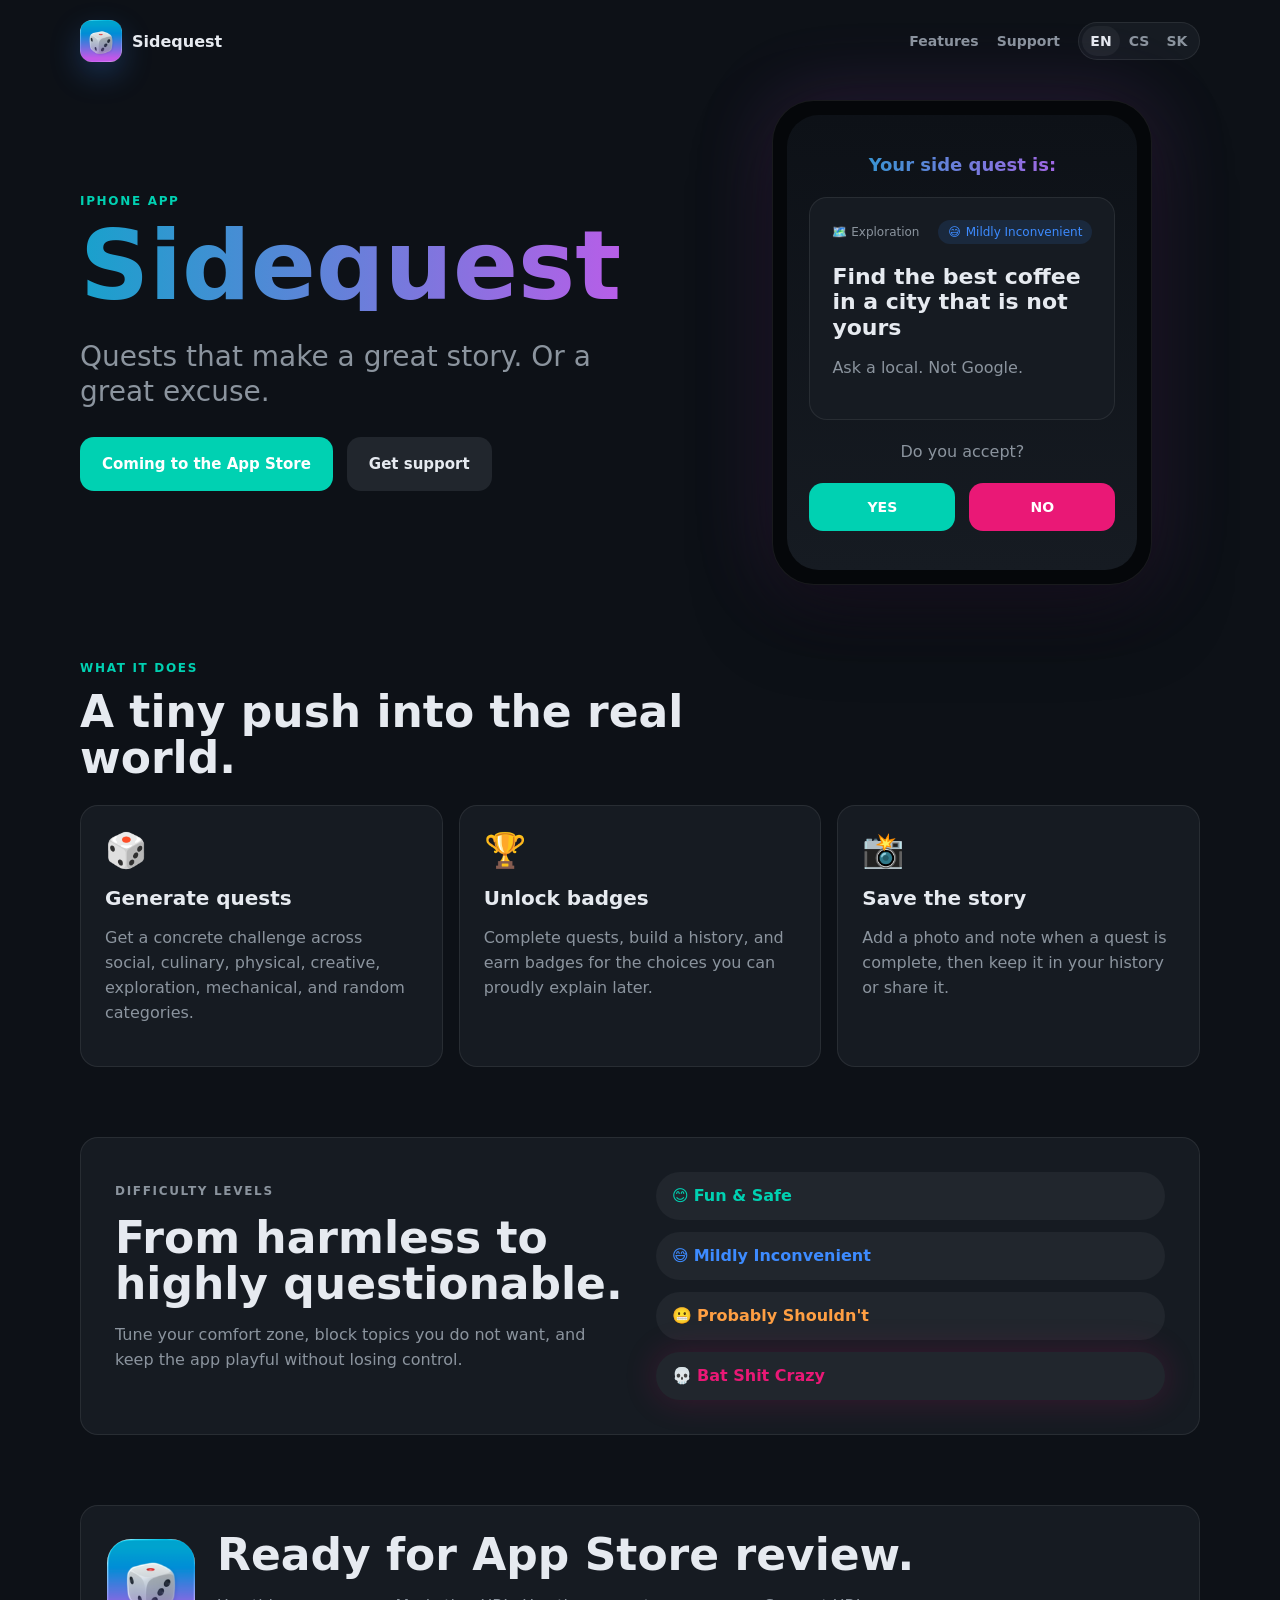
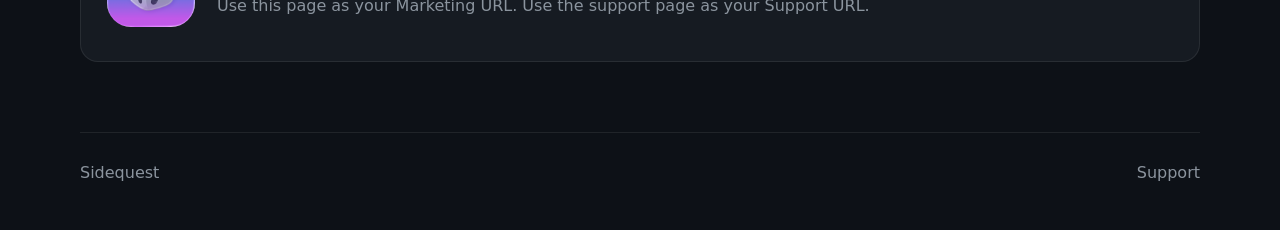
==== index.html @ 74e93956 "Initial Sidequest website" ====
<!doctype html>
<html lang="en">
  <head>
    <meta charset="utf-8">
    <meta name="viewport" content="width=device-width, initial-scale=1">
    <title>Sidequest</title>
    <meta name="description" content="Sidequest gives you small real-world quests that turn ordinary days into better stories.">
    <meta property="og:title" content="Sidequest">
    <meta property="og:description" content="Real-world quests for better stories.">
    <meta property="og:type" content="website">
    <meta property="og:image" content="assets/sidequest-icon.png">
    <link rel="icon" href="assets/sidequest-icon.png">
    <link rel="stylesheet" href="styles.css">
  </head>
  <body>
    <header class="site-header">
      <a class="brand" href="index.html" aria-label="Sidequest home">
        <img src="assets/sidequest-icon.png" alt="" class="brand-icon">
        <span>Sidequest</span>
      </a>
      <nav class="nav" aria-label="Main navigation">
        <a href="#features" data-i18n="nav.features">Features</a>
        <a href="support.html" data-i18n="nav.support">Support</a>
        <div class="language-switch" aria-label="Language">
          <button type="button" data-lang="en">EN</button>
          <button type="button" data-lang="cs">CS</button>
          <button type="button" data-lang="sk">SK</button>
        </div>
      </nav>
    </header>

    <main>
      <section class="hero">
        <div class="hero-copy">
          <p class="eyebrow" data-i18n="hero.eyebrow">iPhone app</p>
          <h1 data-i18n="hero.title">Sidequest</h1>
          <p class="hero-text" data-i18n="hero.text">Quests that make a great story. Or a great excuse.</p>
          <div class="hero-actions">
            <a class="button primary" href="#download" data-i18n="hero.cta">Coming to the App Store</a>
            <a class="button secondary" href="support.html" data-i18n="hero.support">Get support</a>
          </div>
        </div>

        <div class="phone" aria-label="Sidequest app preview">
          <div class="phone-screen">
            <div class="screen-title" data-i18n="preview.title">Your side quest is:</div>
            <article class="quest-card">
              <div class="quest-meta">
                <span><span aria-hidden="true">🗺️</span> <span data-i18n="preview.category">Exploration</span></span>
                <span class="difficulty"><span aria-hidden="true">😅</span> <span data-i18n="preview.difficulty">Mildly Inconvenient</span></span>
              </div>
              <h2 data-i18n="preview.questTitle">Find the best coffee in a city that is not yours</h2>
              <p data-i18n="preview.questText">Ask a local. Not Google.</p>
            </article>
            <p class="accept" data-i18n="preview.question">Do you accept?</p>
            <div class="button-row">
              <span class="mini-button yes" data-i18n="preview.yes">YES</span>
              <span class="mini-button no" data-i18n="preview.no">NO</span>
            </div>
          </div>
        </div>
      </section>

      <section id="features" class="section">
        <div class="section-heading">
          <p class="eyebrow" data-i18n="features.eyebrow">What it does</p>
          <h2 data-i18n="features.title">A tiny push into the real world.</h2>
        </div>
        <div class="feature-grid">
          <article class="feature-card">
            <span class="feature-icon">🎲</span>
            <h3 data-i18n="features.generate.title">Generate quests</h3>
            <p data-i18n="features.generate.text">Get a concrete challenge across social, culinary, physical, creative, exploration, mechanical, and random categories.</p>
          </article>
          <article class="feature-card">
            <span class="feature-icon">🏆</span>
            <h3 data-i18n="features.badges.title">Unlock badges</h3>
            <p data-i18n="features.badges.text">Complete quests, build a history, and earn badges for the choices you can proudly explain later.</p>
          </article>
          <article class="feature-card">
            <span class="feature-icon">📸</span>
            <h3 data-i18n="features.memory.title">Save the story</h3>
            <p data-i18n="features.memory.text">Add a photo and note when a quest is complete, then keep it in your history or share it.</p>
          </article>
        </div>
      </section>

      <section class="split-section">
        <div>
          <p class="eyebrow" data-i18n="levels.eyebrow">Difficulty levels</p>
          <h2 data-i18n="levels.title">From harmless to highly questionable.</h2>
          <p data-i18n="levels.text">Tune your comfort zone, block topics you do not want, and keep the app playful without losing control.</p>
        </div>
        <div class="level-list">
          <span class="level safe">😊 <span data-i18n="levels.safe">Fun & Safe</span></span>
          <span class="level mild">😅 <span data-i18n="levels.mild">Mildly Inconvenient</span></span>
          <span class="level probably">😬 <span data-i18n="levels.probably">Probably Shouldn't</span></span>
          <span class="level bsc">💀 <span data-i18n="levels.bsc">Bat Shit Crazy</span></span>
        </div>
      </section>

      <section id="download" class="download">
        <img src="assets/sidequest-icon.png" alt="" class="download-icon">
        <div>
          <h2 data-i18n="download.title">Ready for App Store review.</h2>
          <p data-i18n="download.text">Use this page as your Marketing URL. Use the support page as your Support URL.</p>
        </div>
      </section>
    </main>

    <footer class="footer">
      <span>Sidequest</span>
      <a href="support.html" data-i18n="footer.support">Support</a>
    </footer>

    <script src="script.js"></script>
  </body>
</html>
---- styles.css ----
:root {
  color-scheme: dark;
  --bg: #0d1117;
  --surface: #161b22;
  --surface-high: #21262d;
  --text: #e6eaf0;
  --muted: #8b949e;
  --green: #00d1b2;
  --blue: #3d8bff;
  --pink: #ea1876;
  --gold: #ffd166;
  --line: rgba(255, 255, 255, 0.08);
  --radius: 18px;
  font-family: ui-rounded, "SF Pro Rounded", "Nunito Sans", system-ui, -apple-system, BlinkMacSystemFont, "Segoe UI", sans-serif;
}

* {
  box-sizing: border-box;
}

html {
  scroll-behavior: smooth;
}

body {
  margin: 0;
  background: var(--bg);
  color: var(--text);
  min-height: 100vh;
}

a {
  color: inherit;
  text-decoration: none;
}

.site-header {
  width: min(1120px, calc(100% - 32px));
  margin: 0 auto;
  padding: 20px 0;
  display: flex;
  align-items: center;
  justify-content: space-between;
  gap: 20px;
}

.brand {
  display: inline-flex;
  align-items: center;
  gap: 10px;
  font-weight: 800;
  letter-spacing: 0;
}

.brand-icon {
  width: 42px;
  height: 42px;
  border-radius: 12px;
  box-shadow: 0 12px 30px rgba(61, 139, 255, 0.25);
}

.nav {
  display: flex;
  align-items: center;
  gap: 18px;
  color: var(--muted);
  font-size: 14px;
  font-weight: 700;
}

.nav a:hover {
  color: var(--text);
}

.language-switch {
  display: inline-flex;
  background: var(--surface);
  border: 1px solid var(--line);
  border-radius: 999px;
  padding: 3px;
}

.language-switch button {
  width: 38px;
  height: 30px;
  border: 0;
  border-radius: 999px;
  background: transparent;
  color: var(--muted);
  font: inherit;
  cursor: pointer;
}

.language-switch button.active {
  background: var(--surface-high);
  color: var(--text);
}

.hero {
  width: min(1120px, calc(100% - 32px));
  margin: 0 auto;
  display: grid;
  grid-template-columns: minmax(0, 1.1fr) minmax(320px, 0.9fr);
  align-items: center;
  gap: 64px;
  padding: 18px 0 34px;
}

.hero-copy h1,
.support-hero h1 {
  margin: 0;
  font-size: clamp(48px, 9vw, 96px);
  line-height: 0.92;
  letter-spacing: 0;
  background: linear-gradient(90deg, #18a1cc, #c359ea);
  color: transparent;
  background-clip: text;
  -webkit-background-clip: text;
}

.eyebrow {
  margin: 0 0 14px;
  color: var(--green);
  font-size: 12px;
  font-weight: 900;
  letter-spacing: 0.14em;
  text-transform: uppercase;
}

.hero-text,
.support-hero p {
  color: var(--muted);
  font-size: clamp(20px, 3vw, 28px);
  line-height: 1.25;
  max-width: 640px;
}

.hero-actions,
.button-row {
  display: flex;
  gap: 14px;
  flex-wrap: wrap;
}

.button {
  display: inline-flex;
  align-items: center;
  justify-content: center;
  min-height: 54px;
  padding: 0 22px;
  border-radius: 14px;
  font-weight: 900;
  font-size: 15px;
}

.button.primary {
  background: var(--green);
  color: white;
}

.button.secondary {
  background: var(--surface-high);
  color: var(--text);
}

.phone {
  justify-self: center;
  width: min(380px, 100%);
  border: 1px solid var(--line);
  border-radius: 42px;
  padding: 14px;
  background: #05070a;
  box-shadow: 0 30px 80px rgba(0, 0, 0, 0.45), 0 0 80px rgba(195, 89, 234, 0.18);
}

.phone-screen {
  min-height: 455px;
  border-radius: 32px;
  background: linear-gradient(#0d1117, #161b22);
  padding: 34px 22px;
  display: flex;
  flex-direction: column;
  justify-content: center;
  gap: 22px;
}

.screen-title {
  text-align: center;
  font-weight: 800;
  font-size: 18px;
  background: linear-gradient(90deg, #18a1cc, #c359ea);
  color: transparent;
  background-clip: text;
  -webkit-background-clip: text;
}

.quest-card,
.feature-card,
.support-card,
.download,
.split-section,
.faq {
  background: var(--surface);
  border: 1px solid var(--line);
  border-radius: var(--radius);
}

.quest-card {
  padding: 22px;
}

.quest-meta {
  display: flex;
  align-items: center;
  justify-content: space-between;
  gap: 10px;
  color: var(--muted);
  font-size: 12px;
}

.difficulty,
.level {
  display: inline-flex;
  align-items: center;
  gap: 5px;
  border-radius: 999px;
  padding: 5px 10px;
  white-space: nowrap;
}

.difficulty {
  color: var(--blue);
  background: rgba(61, 139, 255, 0.12);
}

.quest-card h2 {
  margin: 20px 0 10px;
  font-size: 22px;
  line-height: 1.15;
}

.quest-card p,
.feature-card p,
.split-section p,
.support-card p,
.faq p,
.download p {
  color: var(--muted);
  line-height: 1.55;
}

.accept {
  color: var(--muted);
  text-align: center;
  margin: 0;
}

.mini-button {
  flex: 1;
  height: 48px;
  border-radius: 14px;
  display: grid;
  place-items: center;
  color: white;
  font-weight: 900;
  font-size: 14px;
}

.mini-button.yes {
  background: var(--green);
}

.mini-button.no {
  background: var(--pink);
}

.section,
.split-section,
.download,
.support-main {
  width: min(1120px, calc(100% - 32px));
  margin: 0 auto;
}

.section {
  padding: 42px 0 70px;
}

.section-heading {
  max-width: 640px;
  margin-bottom: 24px;
}

h2 {
  margin: 0 0 12px;
  font-size: clamp(28px, 5vw, 44px);
  line-height: 1.05;
  letter-spacing: 0;
}

.feature-grid,
.support-grid {
  display: grid;
  grid-template-columns: repeat(3, 1fr);
  gap: 16px;
}

.feature-card,
.support-card {
  padding: 24px;
}

.feature-icon {
  font-size: 34px;
}

.feature-card h3,
.support-card h2 {
  margin: 16px 0 8px;
  font-size: 20px;
}

.split-section {
  display: grid;
  grid-template-columns: 1fr 1fr;
  align-items: center;
  gap: 32px;
  padding: 34px;
  margin-bottom: 70px;
}

.level-list {
  display: grid;
  gap: 12px;
}

.level {
  min-height: 48px;
  padding: 12px 16px;
  font-weight: 800;
  background: var(--surface-high);
}

.safe {
  color: var(--green);
}

.mild {
  color: var(--blue);
}

.probably {
  color: #ff9f43;
}

.bsc {
  color: var(--pink);
  box-shadow: 0 0 34px rgba(234, 24, 118, 0.18);
}

.download {
  display: flex;
  align-items: center;
  gap: 22px;
  padding: 26px;
  margin-bottom: 70px;
}

.download-icon {
  width: 88px;
  height: 88px;
  border-radius: 24px;
}

.footer {
  width: min(1120px, calc(100% - 32px));
  margin: 0 auto;
  padding: 30px 0 48px;
  color: var(--muted);
  display: flex;
  justify-content: space-between;
  gap: 16px;
  border-top: 1px solid var(--line);
}

.support-main {
  padding: 40px 0 70px;
}

.support-hero {
  max-width: 760px;
  margin-bottom: 28px;
}

.support-grid {
  grid-template-columns: repeat(2, 1fr);
  margin-bottom: 22px;
}

.note {
  font-size: 13px;
}

.faq {
  padding: 24px;
}

details {
  border-top: 1px solid var(--line);
  padding: 18px 0;
}

details:first-of-type {
  border-top: 0;
}

summary {
  cursor: pointer;
  font-weight: 850;
}

@media (max-width: 820px) {
  .site-header,
  .nav,
  .download {
    align-items: flex-start;
  }

  .site-header,
  .download {
    flex-direction: column;
  }

  .nav {
    width: 100%;
    flex-wrap: wrap;
    justify-content: space-between;
  }

  .hero,
  .split-section,
  .feature-grid,
  .support-grid {
    grid-template-columns: 1fr;
  }

  .hero {
    min-height: auto;
    gap: 28px;
    padding-top: 34px;
  }

  .phone-screen {
    min-height: 340px;
    padding: 28px 22px;
  }
}

@media (max-width: 480px) {
  .hero-actions,
  .button {
    width: 100%;
  }

  .phone {
    border-radius: 32px;
  }

  .phone-screen {
    min-height: 300px;
    border-radius: 24px;
    gap: 14px;
  }

  .quest-card {
    padding: 18px;
  }

  .quest-card h2 {
    margin: 14px 0 8px;
    font-size: 20px;
  }

  .button-row {
    gap: 10px;
  }

  .mini-button {
    height: 44px;
  }

  .quest-meta {
    align-items: flex-start;
    flex-direction: column;
  }
}
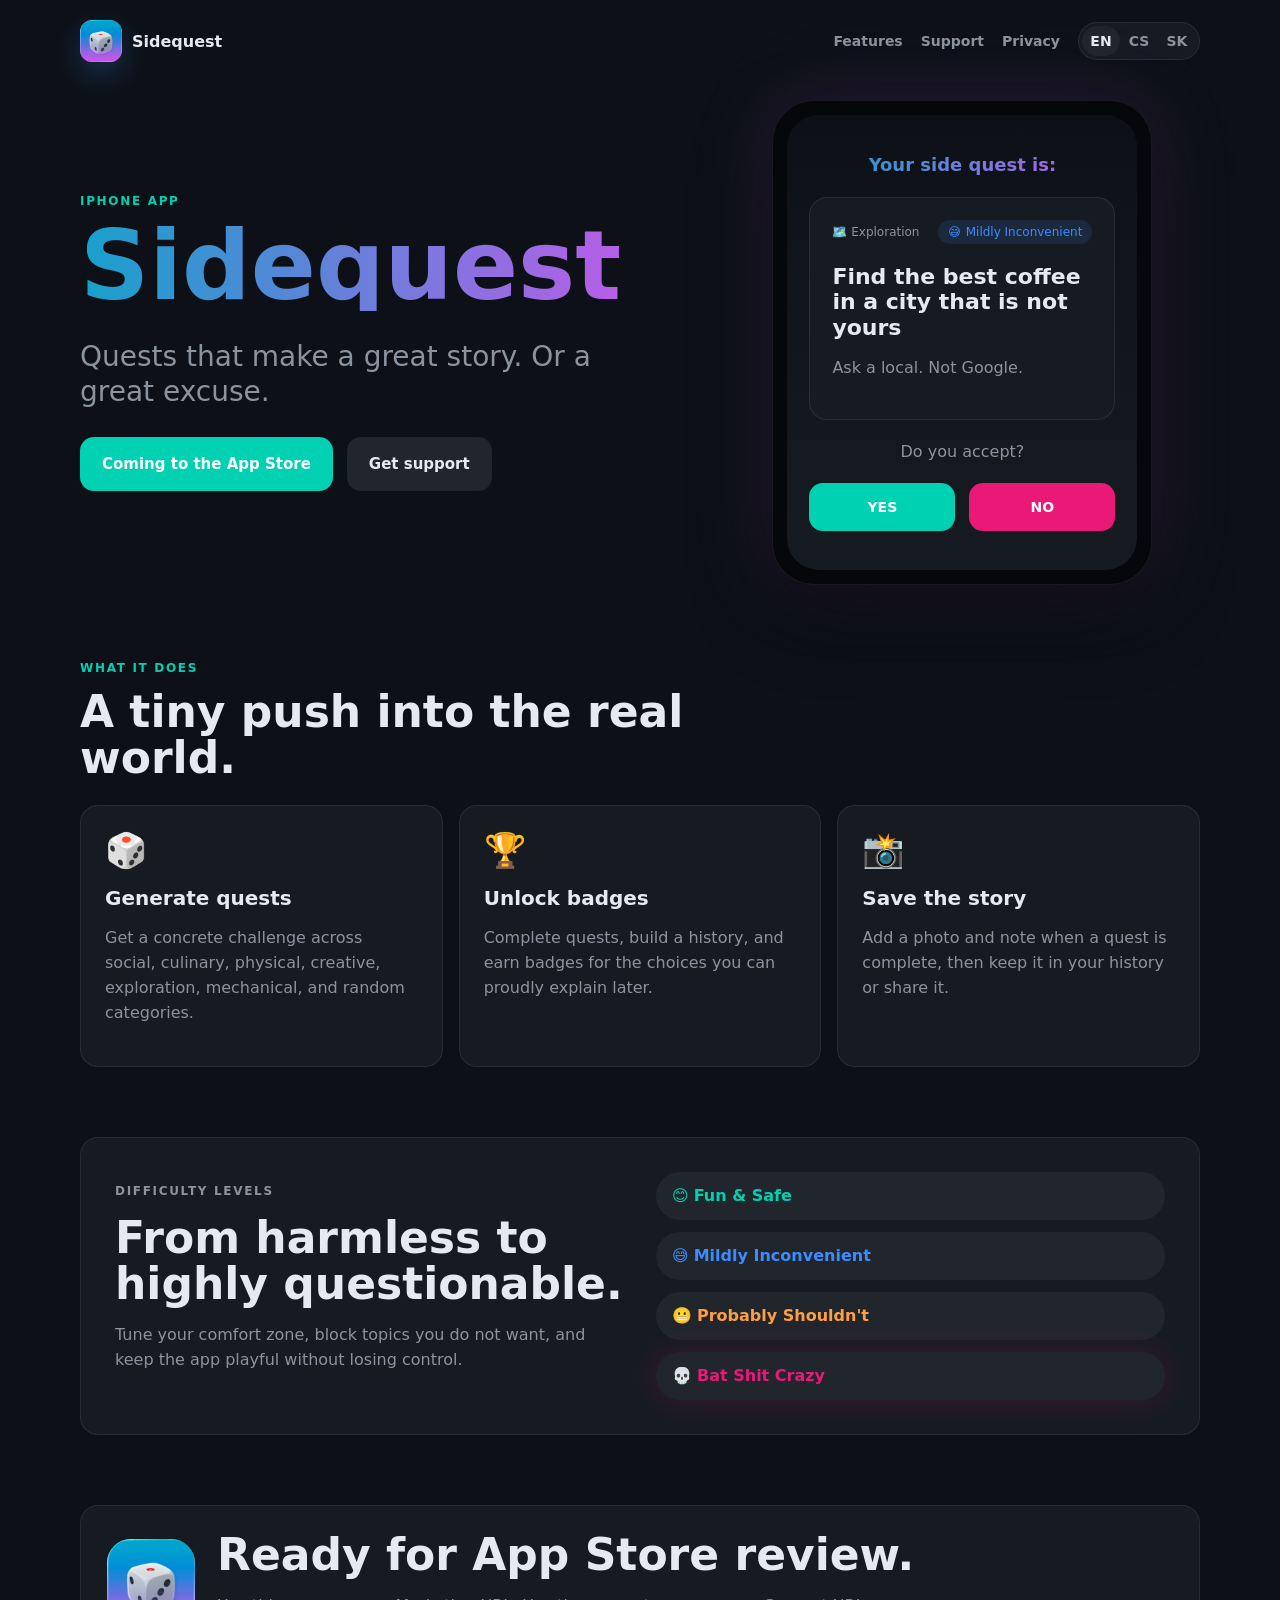
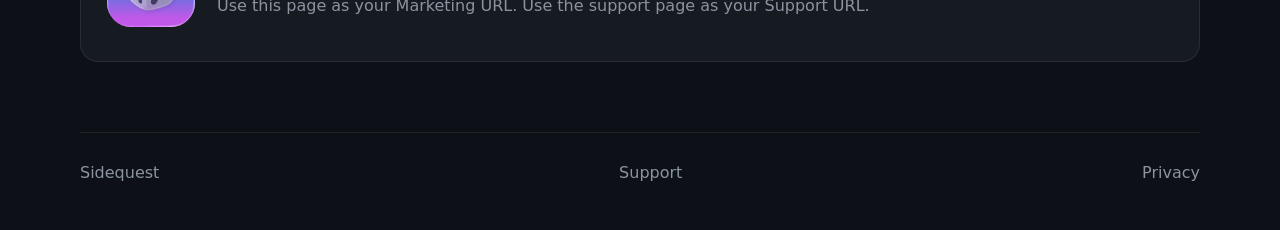
==== commit afa2bc3d: "Add privacy policy page" ====
--- a/index.html
+++ b/index.html
@@ -21,6 +21,7 @@
       <nav class="nav" aria-label="Main navigation">
         <a href="#features" data-i18n="nav.features">Features</a>
         <a href="support.html" data-i18n="nav.support">Support</a>
+        <a href="privacy.html" data-i18n="nav.privacy">Privacy</a>
         <div class="language-switch" aria-label="Language">
           <button type="button" data-lang="en">EN</button>
           <button type="button" data-lang="cs">CS</button>
@@ -111,6 +112,7 @@
     <footer class="footer">
       <span>Sidequest</span>
       <a href="support.html" data-i18n="footer.support">Support</a>
+      <a href="privacy.html" data-i18n="footer.privacy">Privacy</a>
     </footer>
 
     <script src="script.js"></script>
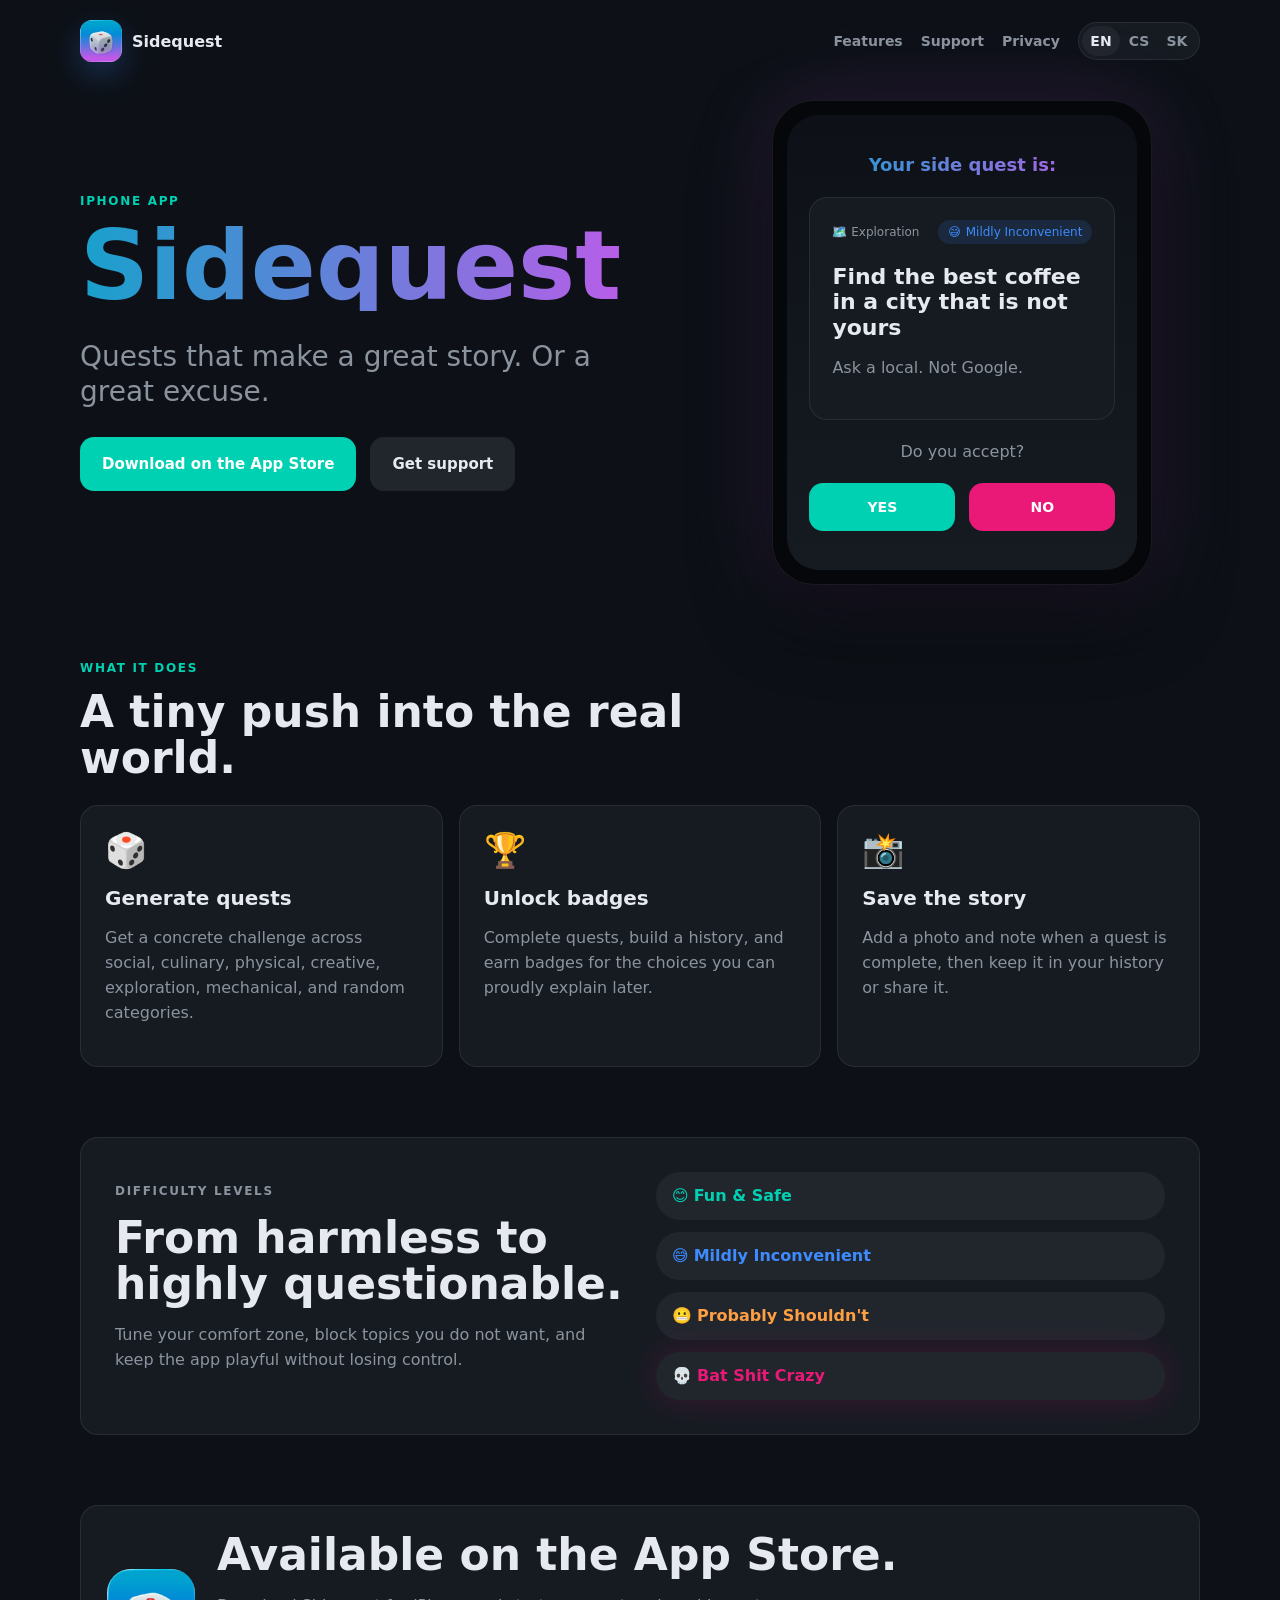
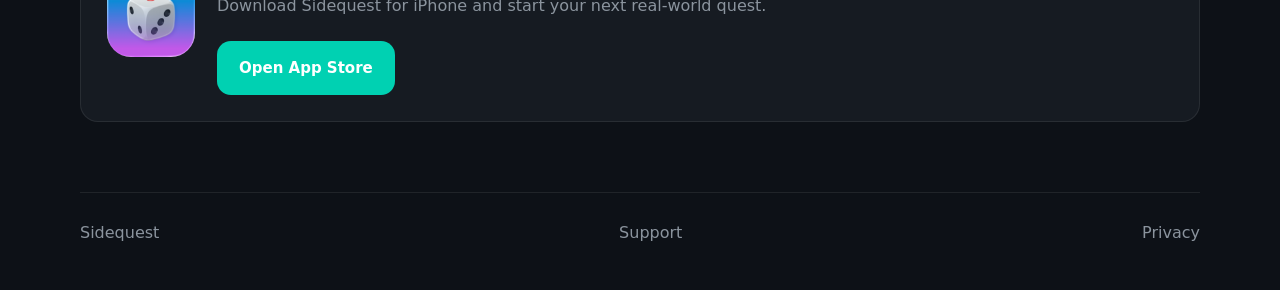
==== commit c008ba96: "Add App Store links" ====
--- a/index.html
+++ b/index.html
@@ -37,7 +37,7 @@
           <h1 data-i18n="hero.title">Sidequest</h1>
           <p class="hero-text" data-i18n="hero.text">Quests that make a great story. Or a great excuse.</p>
           <div class="hero-actions">
-            <a class="button primary" href="#download" data-i18n="hero.cta">Coming to the App Store</a>
+            <a class="button primary" href="https://apps.apple.com/sk/app/sideq/id6767996805" target="_blank" rel="noopener" data-i18n="hero.cta">Download on the App Store</a>
             <a class="button secondary" href="support.html" data-i18n="hero.support">Get support</a>
           </div>
         </div>
@@ -103,8 +103,9 @@
       <section id="download" class="download">
         <img src="assets/sidequest-icon.png" alt="" class="download-icon">
         <div>
-          <h2 data-i18n="download.title">Ready for App Store review.</h2>
-          <p data-i18n="download.text">Use this page as your Marketing URL. Use the support page as your Support URL.</p>
+          <h2 data-i18n="download.title">Available on the App Store.</h2>
+          <p data-i18n="download.text">Download Sidequest for iPhone and start your next real-world quest.</p>
+          <a class="button primary inline-button" href="https://apps.apple.com/sk/app/sideq/id6767996805" target="_blank" rel="noopener" data-i18n="download.button">Open App Store</a>
         </div>
       </section>
     </main>
--- a/styles.css
+++ b/styles.css
@@ -163,6 +163,10 @@
   color: var(--text);
 }
 
+.inline-button {
+  margin-top: 6px;
+}
+
 .phone {
   justify-self: center;
   width: min(380px, 100%);
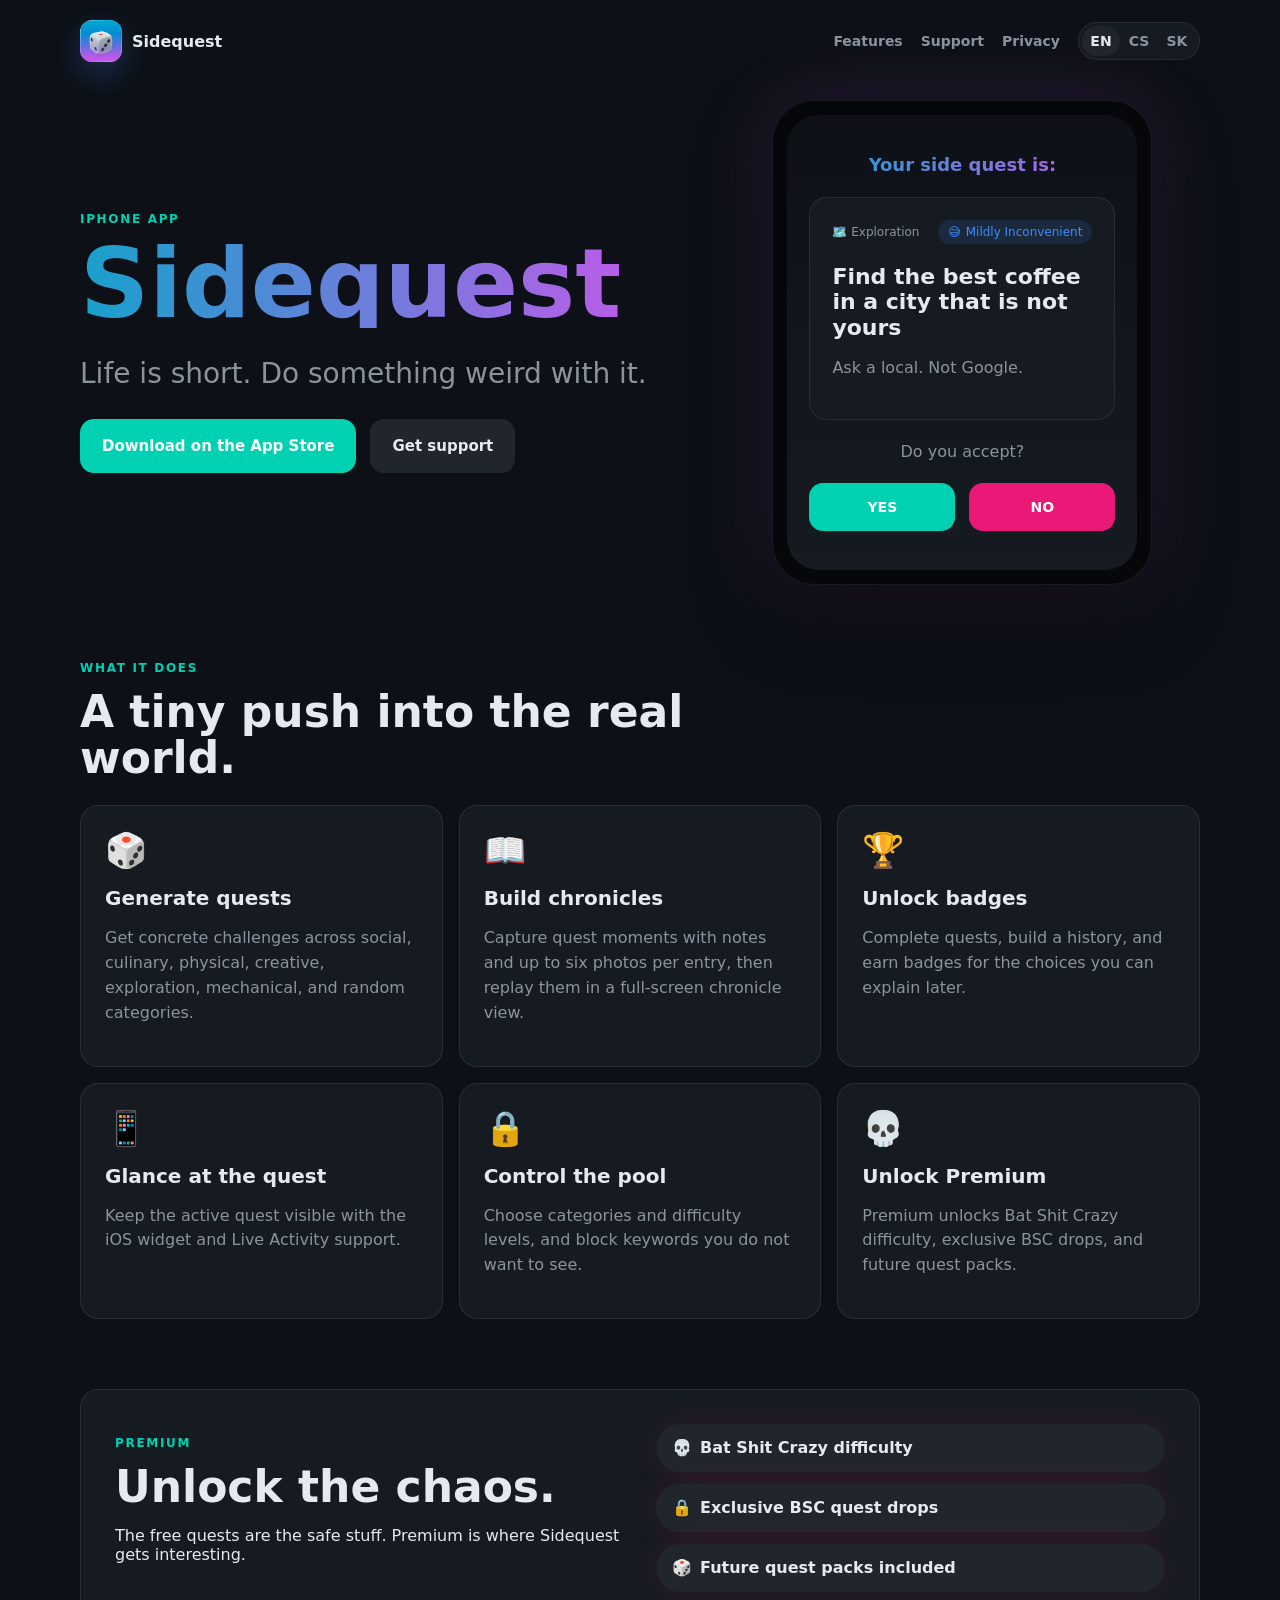
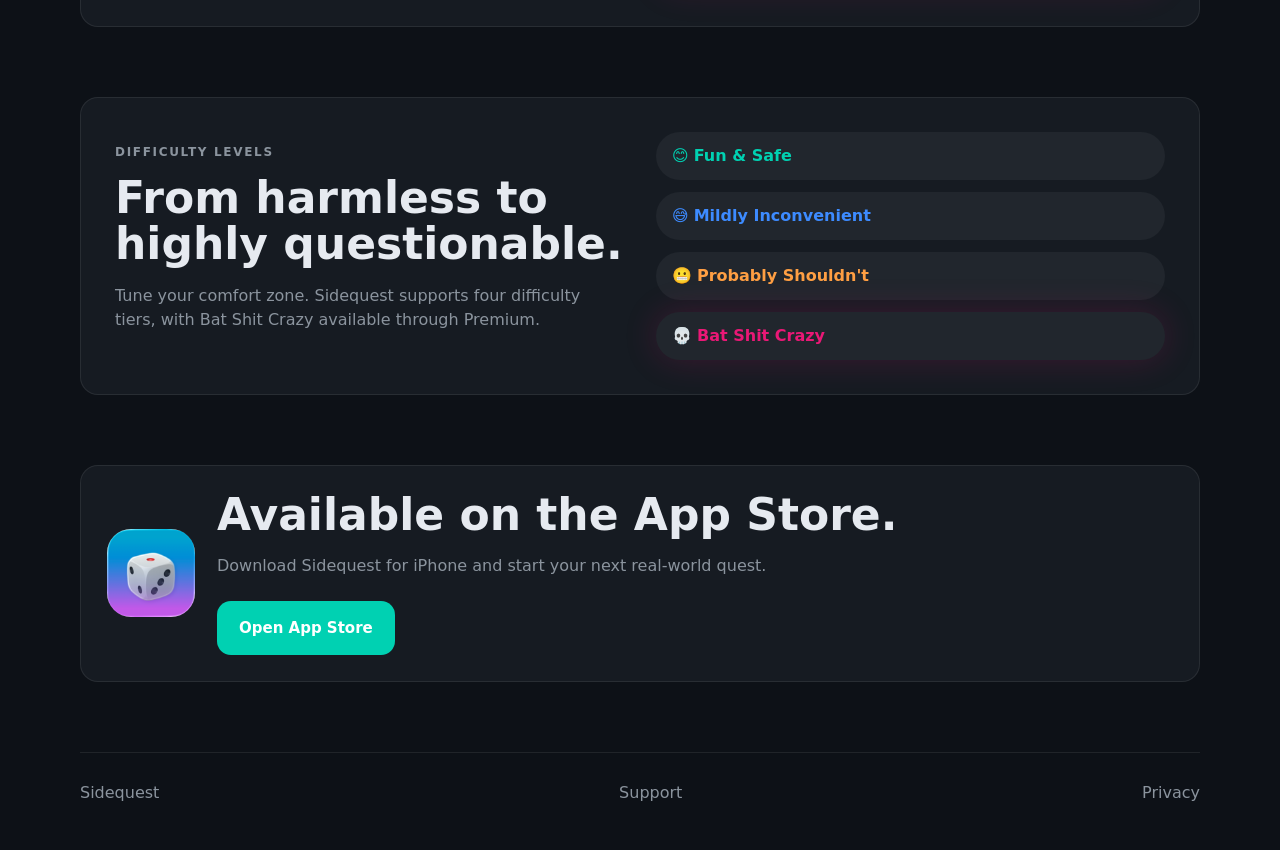
==== commit e97f90d1: "Update website for current app features" ====
--- a/index.html
+++ b/index.html
@@ -35,7 +35,7 @@
         <div class="hero-copy">
           <p class="eyebrow" data-i18n="hero.eyebrow">iPhone app</p>
           <h1 data-i18n="hero.title">Sidequest</h1>
-          <p class="hero-text" data-i18n="hero.text">Quests that make a great story. Or a great excuse.</p>
+          <p class="hero-text" data-i18n="hero.text">Life is short. Do something weird with it.</p>
           <div class="hero-actions">
             <a class="button primary" href="https://apps.apple.com/sk/app/sideq/id6767996805" target="_blank" rel="noopener" data-i18n="hero.cta">Download on the App Store</a>
             <a class="button secondary" href="support.html" data-i18n="hero.support">Get support</a>
@@ -71,18 +71,46 @@
           <article class="feature-card">
             <span class="feature-icon">🎲</span>
             <h3 data-i18n="features.generate.title">Generate quests</h3>
-            <p data-i18n="features.generate.text">Get a concrete challenge across social, culinary, physical, creative, exploration, mechanical, and random categories.</p>
+            <p data-i18n="features.generate.text">Get concrete challenges across social, culinary, physical, creative, exploration, mechanical, and random categories.</p>
+          </article>
+          <article class="feature-card">
+            <span class="feature-icon">📖</span>
+            <h3 data-i18n="features.chronicles.title">Build chronicles</h3>
+            <p data-i18n="features.chronicles.text">Capture quest moments with notes and up to six photos per entry, then replay them in a full-screen chronicle view.</p>
           </article>
           <article class="feature-card">
             <span class="feature-icon">🏆</span>
             <h3 data-i18n="features.badges.title">Unlock badges</h3>
-            <p data-i18n="features.badges.text">Complete quests, build a history, and earn badges for the choices you can proudly explain later.</p>
+            <p data-i18n="features.badges.text">Complete quests, build a history, and earn badges for the choices you can explain later.</p>
           </article>
           <article class="feature-card">
-            <span class="feature-icon">📸</span>
-            <h3 data-i18n="features.memory.title">Save the story</h3>
-            <p data-i18n="features.memory.text">Add a photo and note when a quest is complete, then keep it in your history or share it.</p>
+            <span class="feature-icon">📱</span>
+            <h3 data-i18n="features.widget.title">Glance at the quest</h3>
+            <p data-i18n="features.widget.text">Keep the active quest visible with the iOS widget and Live Activity support.</p>
           </article>
+          <article class="feature-card">
+            <span class="feature-icon">🔒</span>
+            <h3 data-i18n="features.filters.title">Control the pool</h3>
+            <p data-i18n="features.filters.text">Choose categories and difficulty levels, and block keywords you do not want to see.</p>
+          </article>
+          <article class="feature-card">
+            <span class="feature-icon">💀</span>
+            <h3 data-i18n="features.premium.title">Unlock Premium</h3>
+            <p data-i18n="features.premium.text">Premium unlocks Bat Shit Crazy difficulty, exclusive BSC drops, and future quest packs.</p>
+          </article>
+        </div>
+      </section>
+
+      <section class="premium-section">
+        <div>
+          <p class="eyebrow" data-i18n="premium.eyebrow">Premium</p>
+          <h2 data-i18n="premium.title">Unlock the chaos.</h2>
+          <p data-i18n="premium.text">The free quests are the safe stuff. Premium is where Sidequest gets interesting.</p>
+        </div>
+        <div class="premium-list">
+          <span class="premium-chip">💀 <span data-i18n="premium.chip1">Bat Shit Crazy difficulty</span></span>
+          <span class="premium-chip">🔒 <span data-i18n="premium.chip2">Exclusive BSC quest drops</span></span>
+          <span class="premium-chip">🎲 <span data-i18n="premium.chip3">Future quest packs included</span></span>
         </div>
       </section>
 
@@ -90,7 +118,7 @@
         <div>
           <p class="eyebrow" data-i18n="levels.eyebrow">Difficulty levels</p>
           <h2 data-i18n="levels.title">From harmless to highly questionable.</h2>
-          <p data-i18n="levels.text">Tune your comfort zone, block topics you do not want, and keep the app playful without losing control.</p>
+          <p data-i18n="levels.text">Tune your comfort zone. Sidequest supports four difficulty tiers, with Bat Shit Crazy available through Premium.</p>
         </div>
         <div class="level-list">
           <span class="level safe">😊 <span data-i18n="levels.safe">Fun & Safe</span></span>
--- a/styles.css
+++ b/styles.css
@@ -203,6 +203,7 @@
 .support-card,
 .download,
 .split-section,
+.premium-section,
 .faq {
   background: var(--surface);
   border: 1px solid var(--line);
@@ -333,6 +334,34 @@
   margin-bottom: 70px;
 }
 
+.premium-section {
+  width: min(1120px, calc(100% - 32px));
+  margin: 0 auto 70px;
+  display: grid;
+  grid-template-columns: 1fr 1fr;
+  align-items: center;
+  gap: 32px;
+  padding: 34px;
+}
+
+.premium-list {
+  display: grid;
+  gap: 12px;
+}
+
+.premium-chip {
+  display: inline-flex;
+  align-items: center;
+  gap: 8px;
+  min-height: 48px;
+  padding: 12px 16px;
+  border-radius: 999px;
+  background: var(--surface-high);
+  color: var(--text);
+  font-weight: 800;
+  box-shadow: 0 0 34px rgba(234, 24, 118, 0.12);
+}
+
 .level-list {
   display: grid;
   gap: 12px;
@@ -443,6 +472,7 @@
 
   .hero,
   .split-section,
+  .premium-section,
   .feature-grid,
   .support-grid {
     grid-template-columns: 1fr;
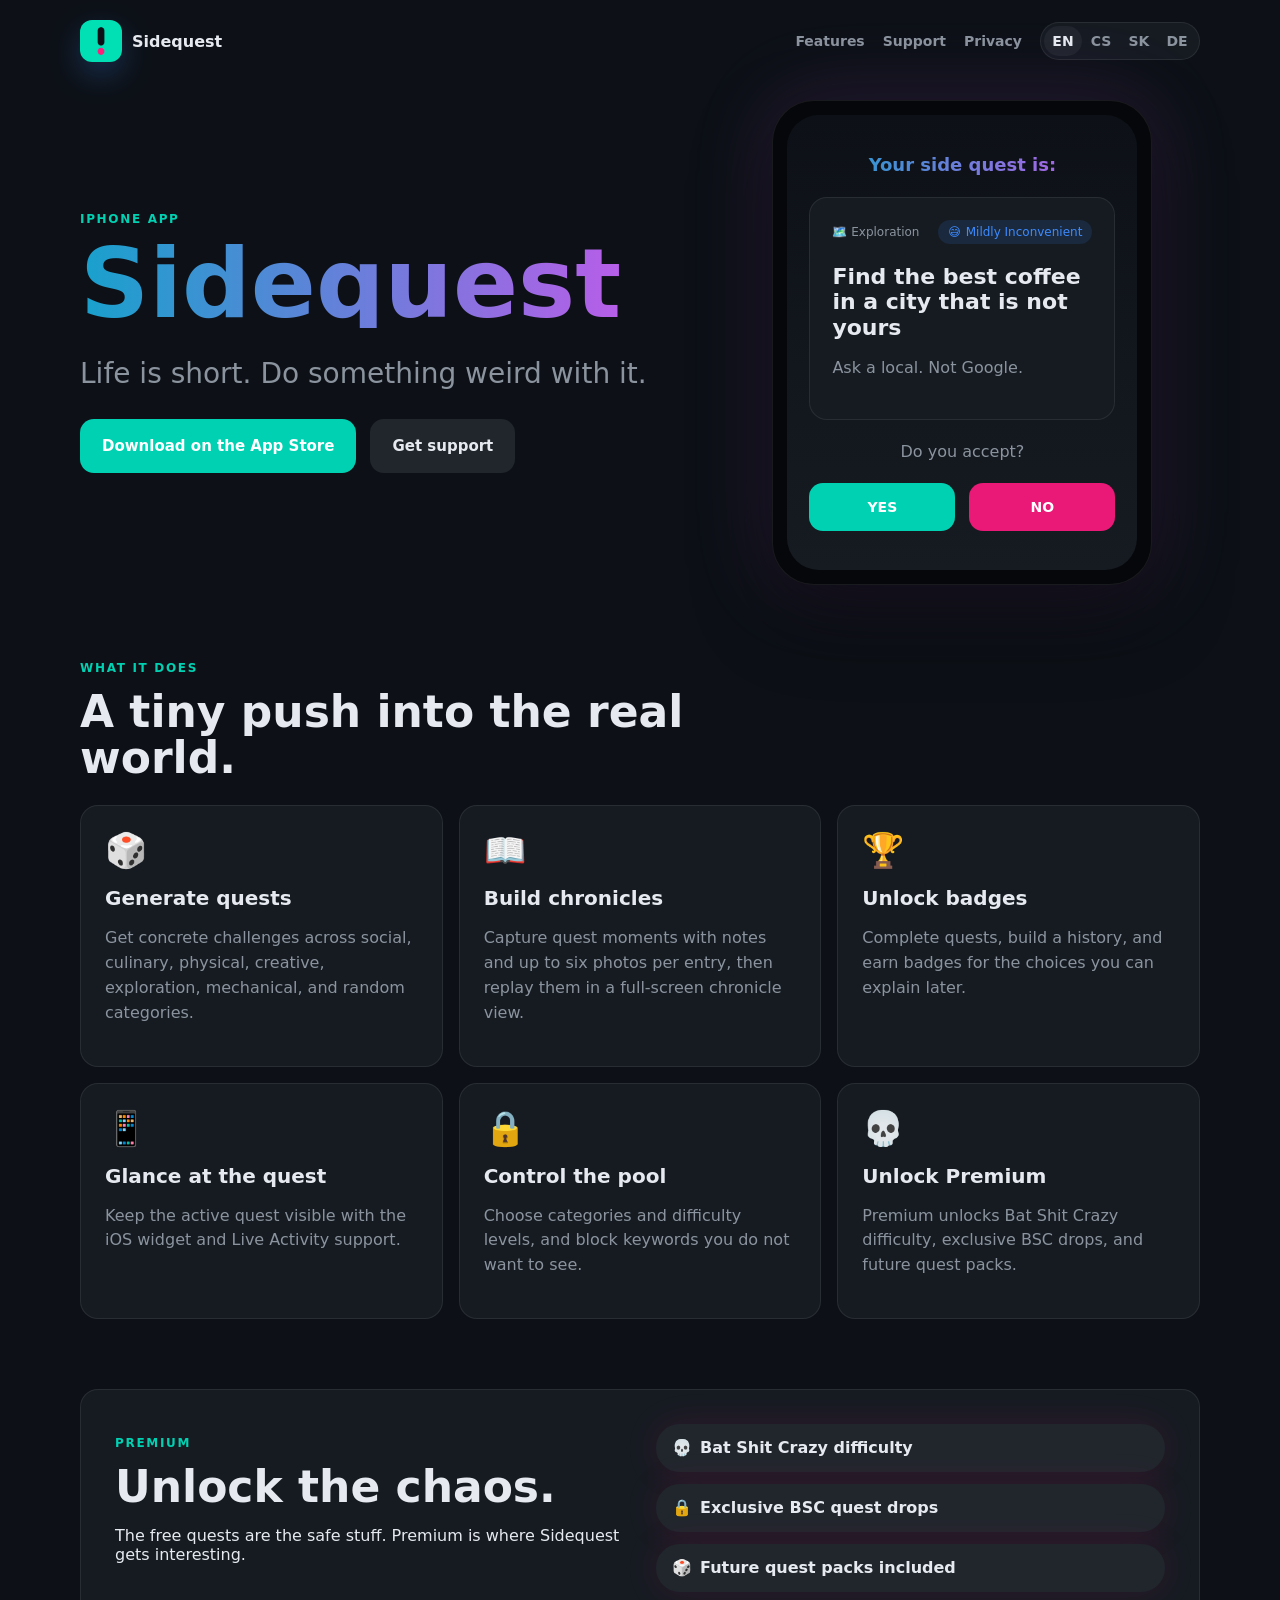
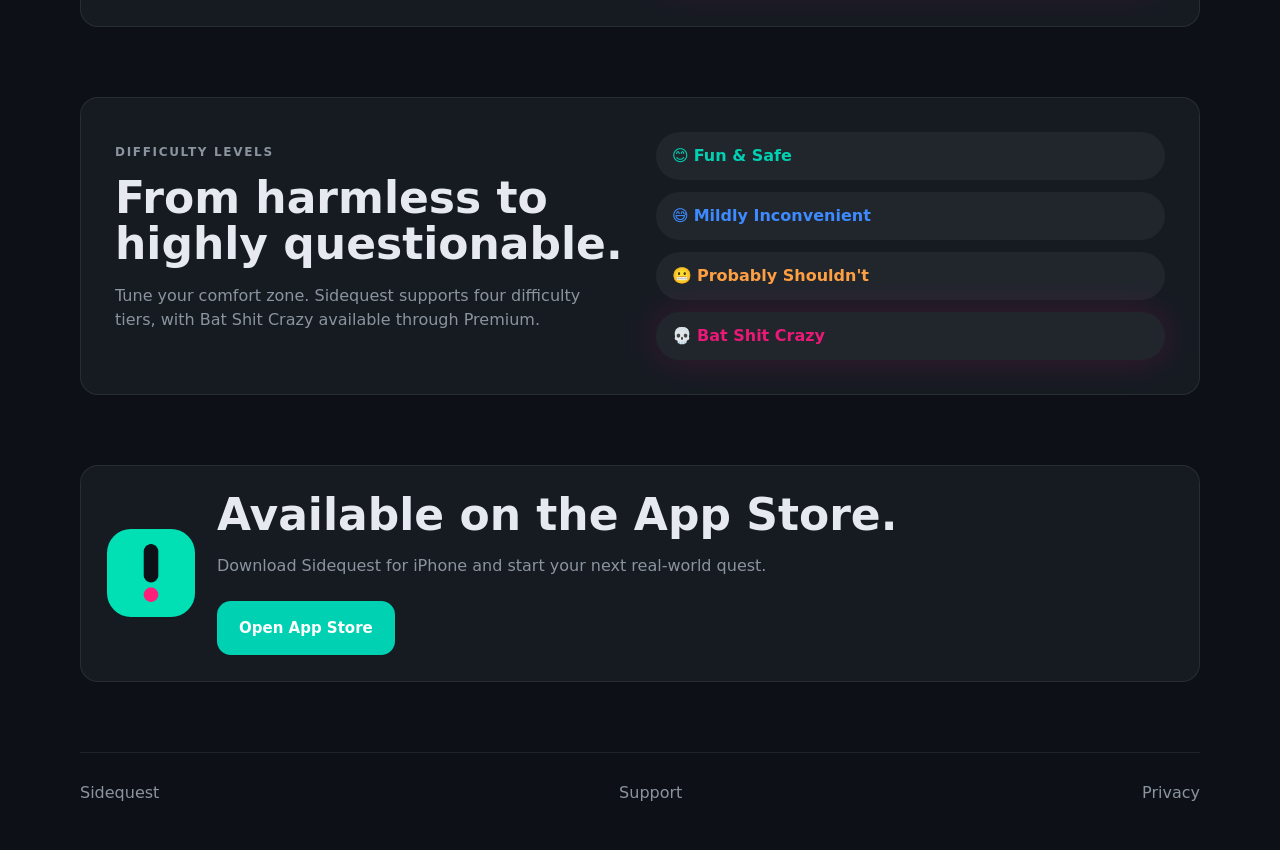
==== commit 6aa56726: "add de localization" ====
--- a/index.html
+++ b/index.html
@@ -3,14 +3,46 @@
   <head>
     <meta charset="utf-8">
     <meta name="viewport" content="width=device-width, initial-scale=1">
-    <title>Sidequest</title>
-    <meta name="description" content="Sidequest gives you small real-world quests that turn ordinary days into better stories.">
-    <meta property="og:title" content="Sidequest">
-    <meta property="og:description" content="Real-world quests for better stories.">
+    <title>Sidequest | Real-World Quest App for iPhone</title>
+    <meta name="description" content="Sidequest is an iPhone app that gives you real-world quests, chronicles, badges, widgets, Live Activities, and Premium Bat Shit Crazy challenges.">
+    <meta name="robots" content="index, follow">
+    <meta name="theme-color" content="#0D1117">
+    <meta name="apple-itunes-app" content="app-id=6767996805">
+    <link rel="canonical" href="https://sidequest-ios.netlify.app/">
+    <meta property="og:site_name" content="Sidequest">
+    <meta property="og:title" content="Sidequest | Real-World Quest App for iPhone">
+    <meta property="og:description" content="Generate real-world quests, capture chronicles, earn badges, and unlock Premium Bat Shit Crazy challenges.">
     <meta property="og:type" content="website">
-    <meta property="og:image" content="assets/sidequest-icon.png">
+    <meta property="og:url" content="https://sidequest-ios.netlify.app/">
+    <meta property="og:image" content="https://sidequest-ios.netlify.app/assets/og-home.png">
+    <meta property="og:image:width" content="1200">
+    <meta property="og:image:height" content="630">
+    <meta property="og:image:alt" content="SideQ — real-world quests, dares and challenges for iPhone">
+    <meta name="twitter:card" content="summary_large_image">
+    <meta name="twitter:title" content="Sidequest | Real-World Quest App for iPhone">
+    <meta name="twitter:description" content="Generate real-world quests, capture chronicles, earn badges, and unlock Premium Bat Shit Crazy challenges.">
+    <meta name="twitter:image" content="https://sidequest-ios.netlify.app/assets/og-home.png">
     <link rel="icon" href="assets/sidequest-icon.png">
     <link rel="stylesheet" href="styles.css">
+    <script type="application/ld+json">
+      {
+        "@context": "https://schema.org",
+        "@type": "SoftwareApplication",
+        "name": "Sidequest",
+        "applicationCategory": "LifestyleApplication",
+        "operatingSystem": "iOS",
+        "description": "Sidequest is an iPhone app for generating real-world quests, capturing quest chronicles, earning badges, and unlocking Premium Bat Shit Crazy challenges.",
+        "image": "https://sidequest-ios.netlify.app/assets/sidequest-icon.png",
+        "url": "https://sidequest-ios.netlify.app/",
+        "downloadUrl": "https://apps.apple.com/app/sideq/id6767996805",
+        "offers": {
+          "@type": "Offer",
+          "url": "https://apps.apple.com/app/sideq/id6767996805",
+          "price": "0",
+          "priceCurrency": "USD"
+        }
+      }
+    </script>
   </head>
   <body>
     <header class="site-header">
@@ -26,6 +58,7 @@
           <button type="button" data-lang="en">EN</button>
           <button type="button" data-lang="cs">CS</button>
           <button type="button" data-lang="sk">SK</button>
+          <button type="button" data-lang="de">DE</button>
         </div>
       </nav>
     </header>
@@ -37,7 +70,7 @@
           <h1 data-i18n="hero.title">Sidequest</h1>
           <p class="hero-text" data-i18n="hero.text">Life is short. Do something weird with it.</p>
           <div class="hero-actions">
-            <a class="button primary" href="https://apps.apple.com/sk/app/sideq/id6767996805" target="_blank" rel="noopener" data-i18n="hero.cta">Download on the App Store</a>
+            <a class="button primary" href="https://apps.apple.com/app/sideq/id6767996805" target="_blank" rel="noopener" data-i18n="hero.cta">Download on the App Store</a>
             <a class="button secondary" href="support.html" data-i18n="hero.support">Get support</a>
           </div>
         </div>
@@ -133,7 +166,7 @@
         <div>
           <h2 data-i18n="download.title">Available on the App Store.</h2>
           <p data-i18n="download.text">Download Sidequest for iPhone and start your next real-world quest.</p>
-          <a class="button primary inline-button" href="https://apps.apple.com/sk/app/sideq/id6767996805" target="_blank" rel="noopener" data-i18n="download.button">Open App Store</a>
+          <a class="button primary inline-button" href="https://apps.apple.com/app/sideq/id6767996805" target="_blank" rel="noopener" data-i18n="download.button">Open App Store</a>
         </div>
       </section>
     </main>
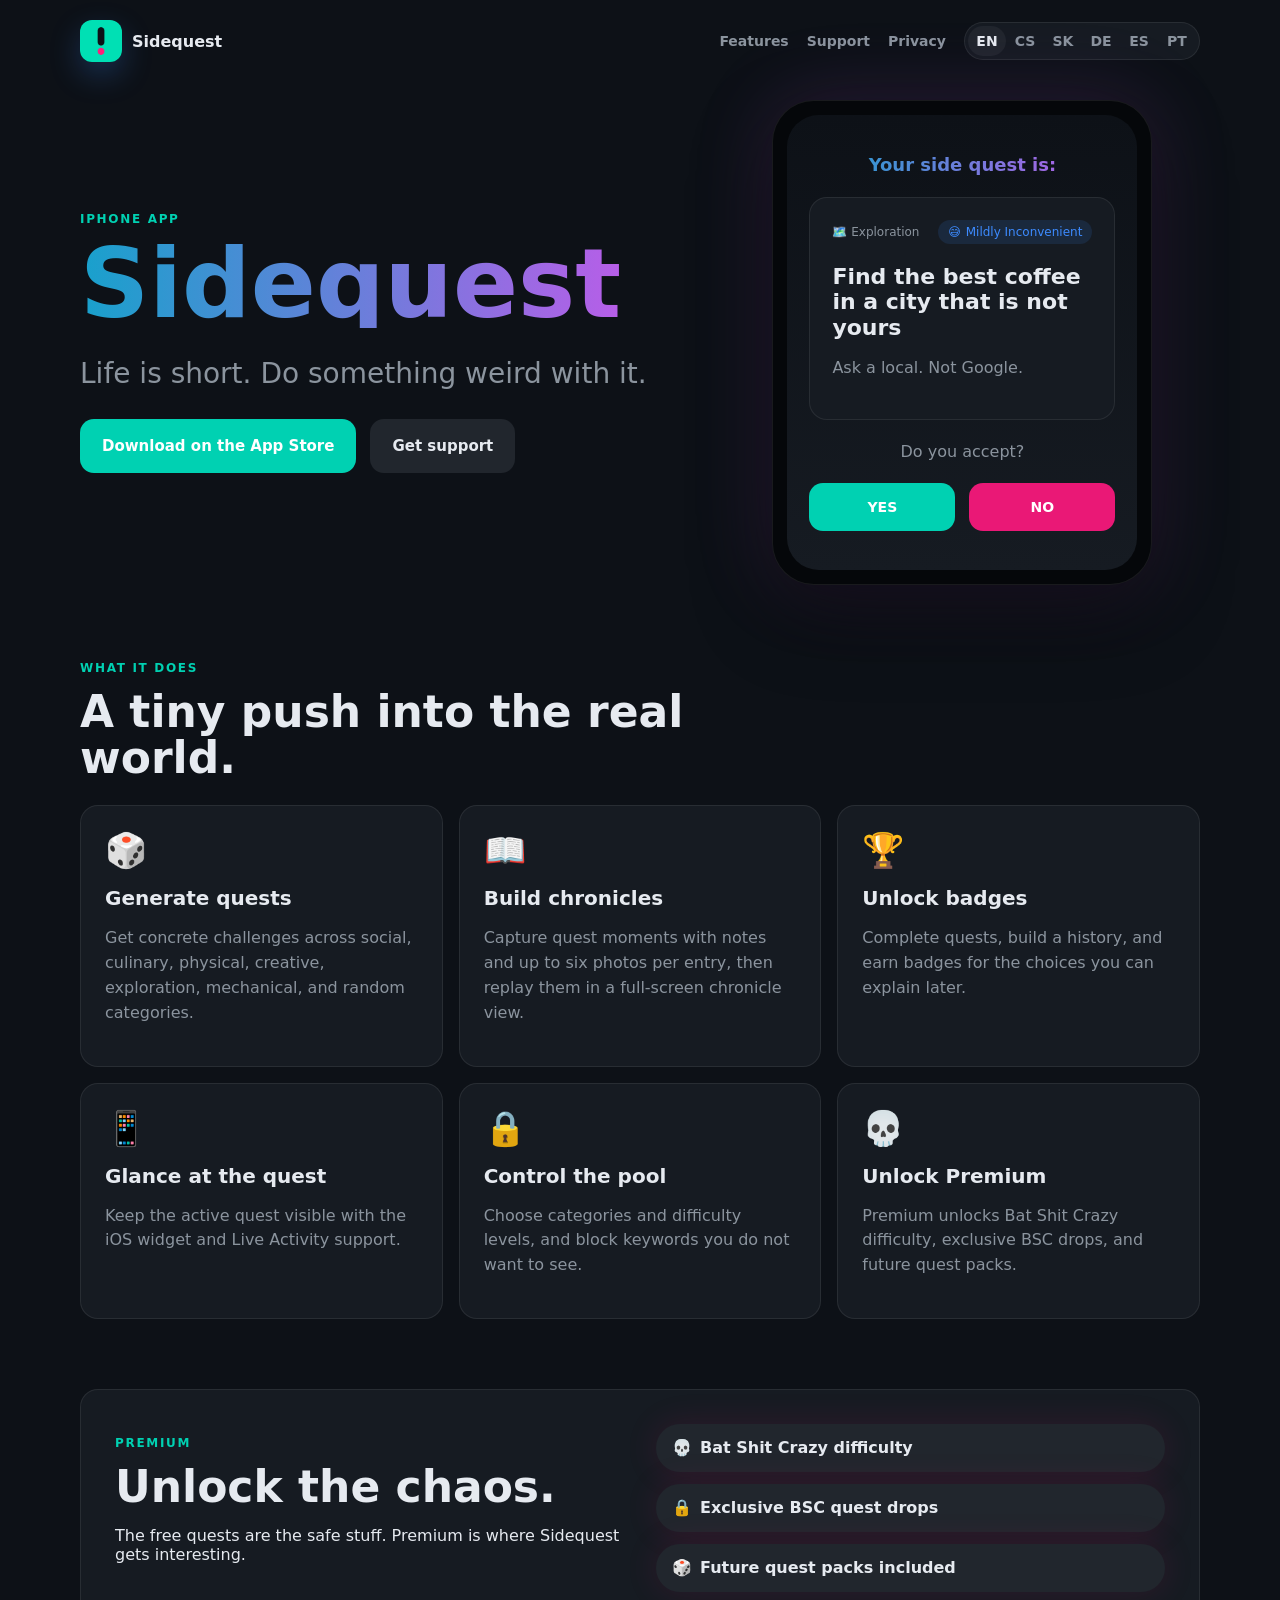
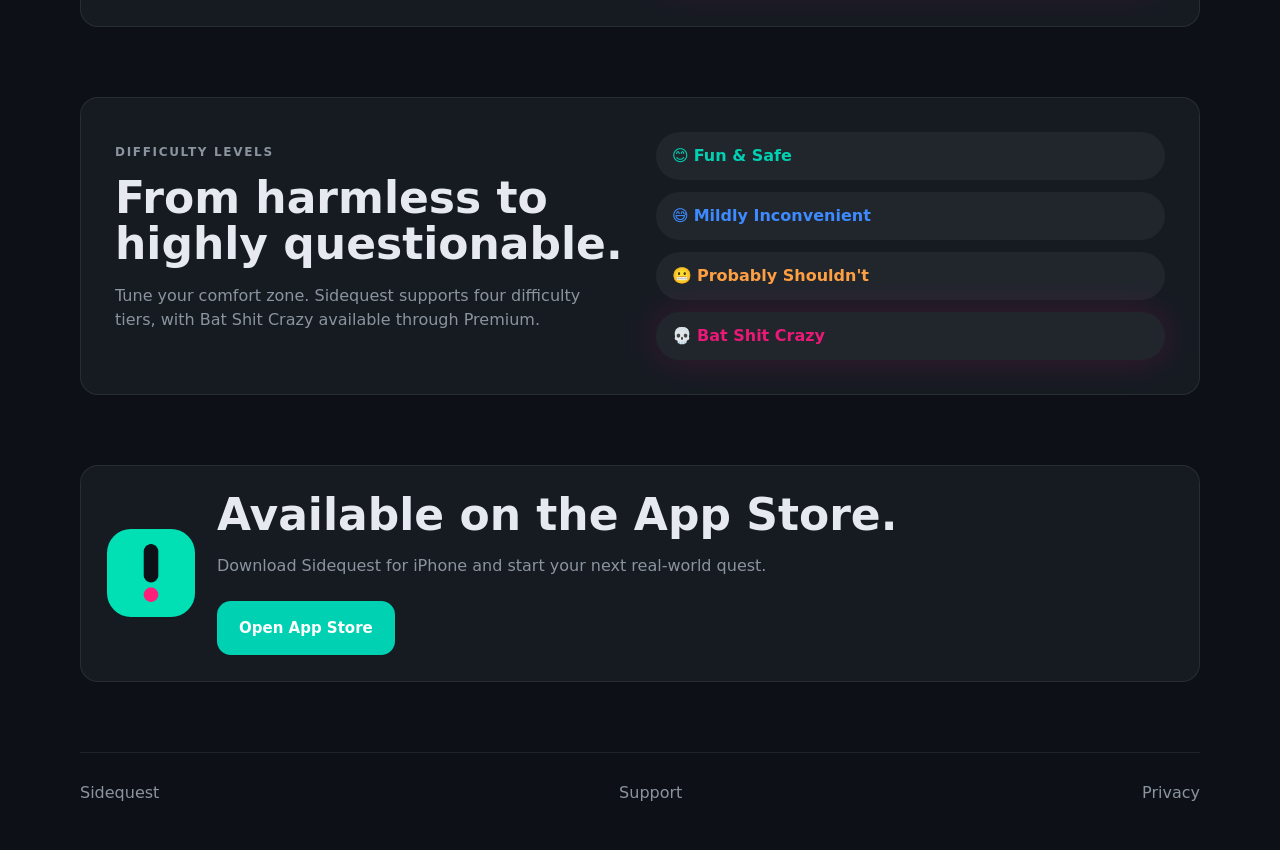
==== commit a9c897e8: "Add Spanish and Portuguese localization Adds es and pt to the site's translations object (102 keys e" ====
--- a/index.html
+++ b/index.html
@@ -59,6 +59,8 @@
           <button type="button" data-lang="cs">CS</button>
           <button type="button" data-lang="sk">SK</button>
           <button type="button" data-lang="de">DE</button>
+          <button type="button" data-lang="es">ES</button>
+          <button type="button" data-lang="pt">PT</button>
         </div>
       </nav>
     </header>
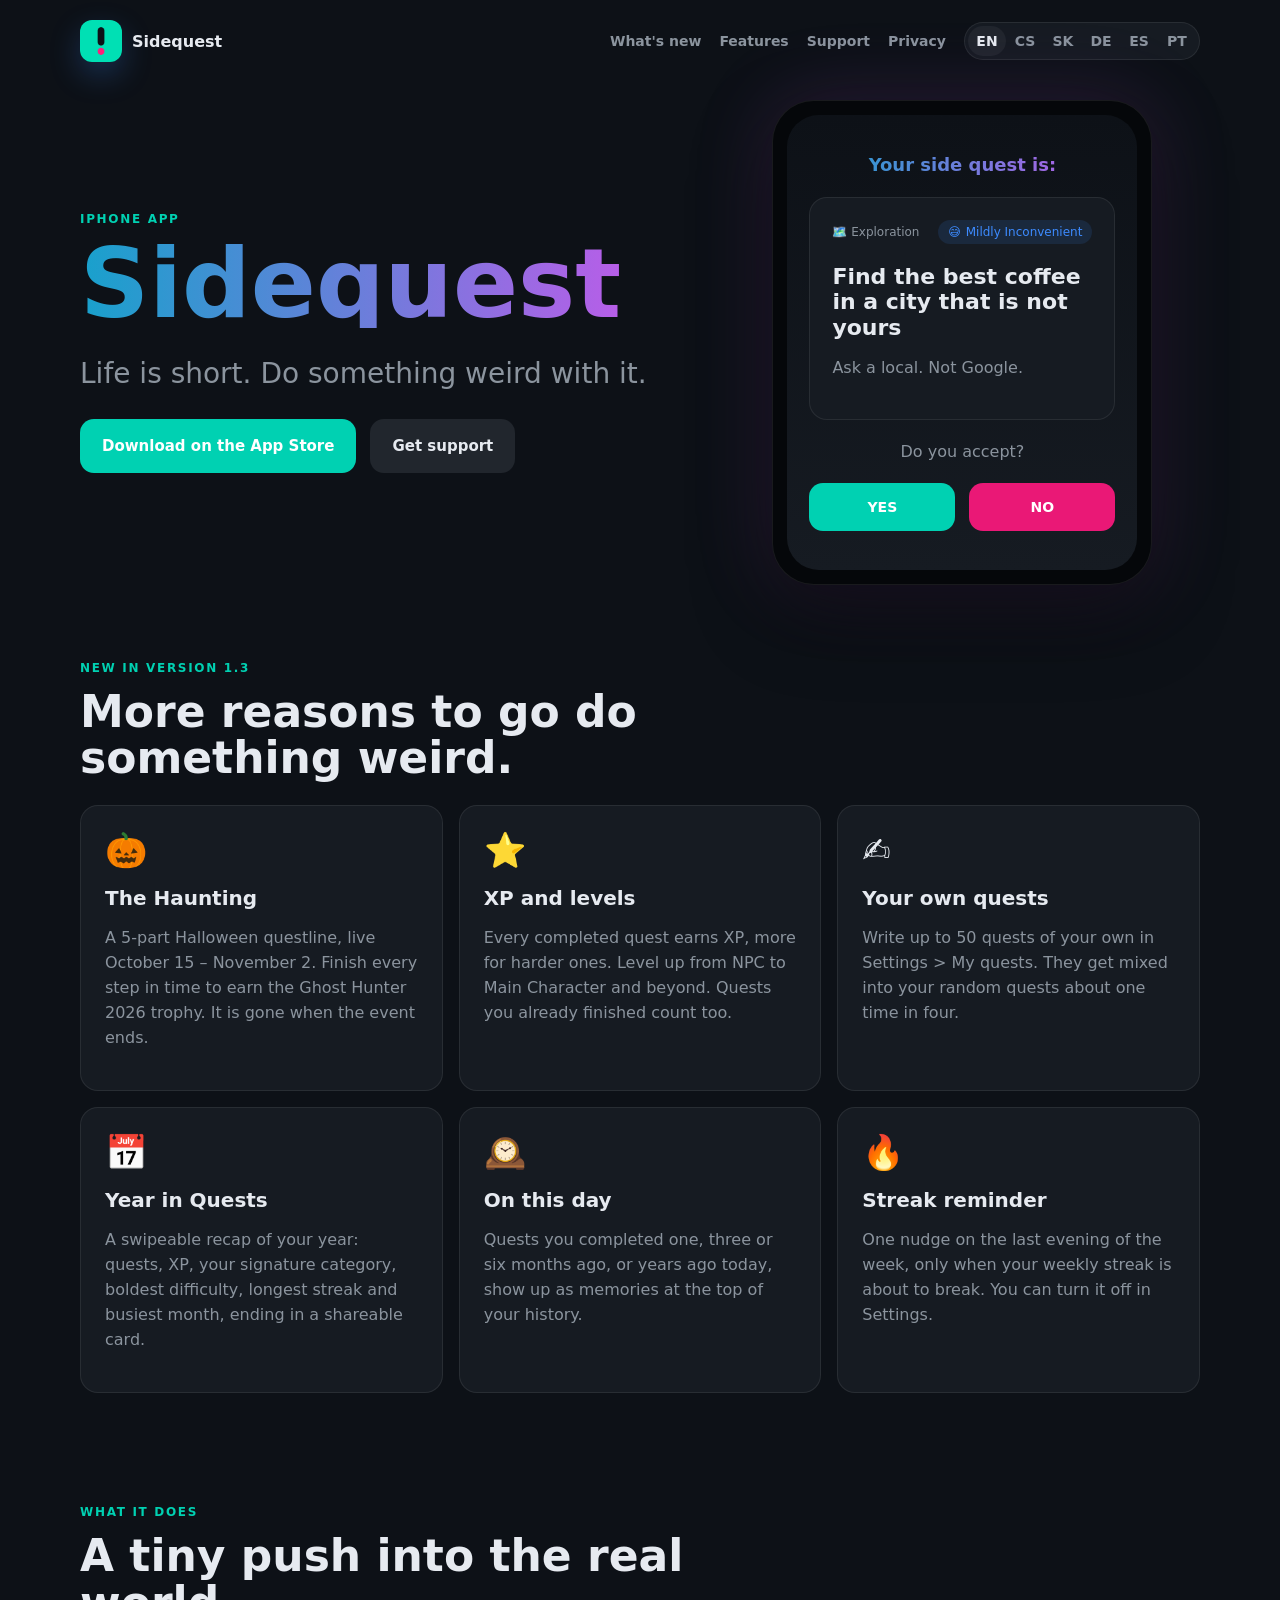
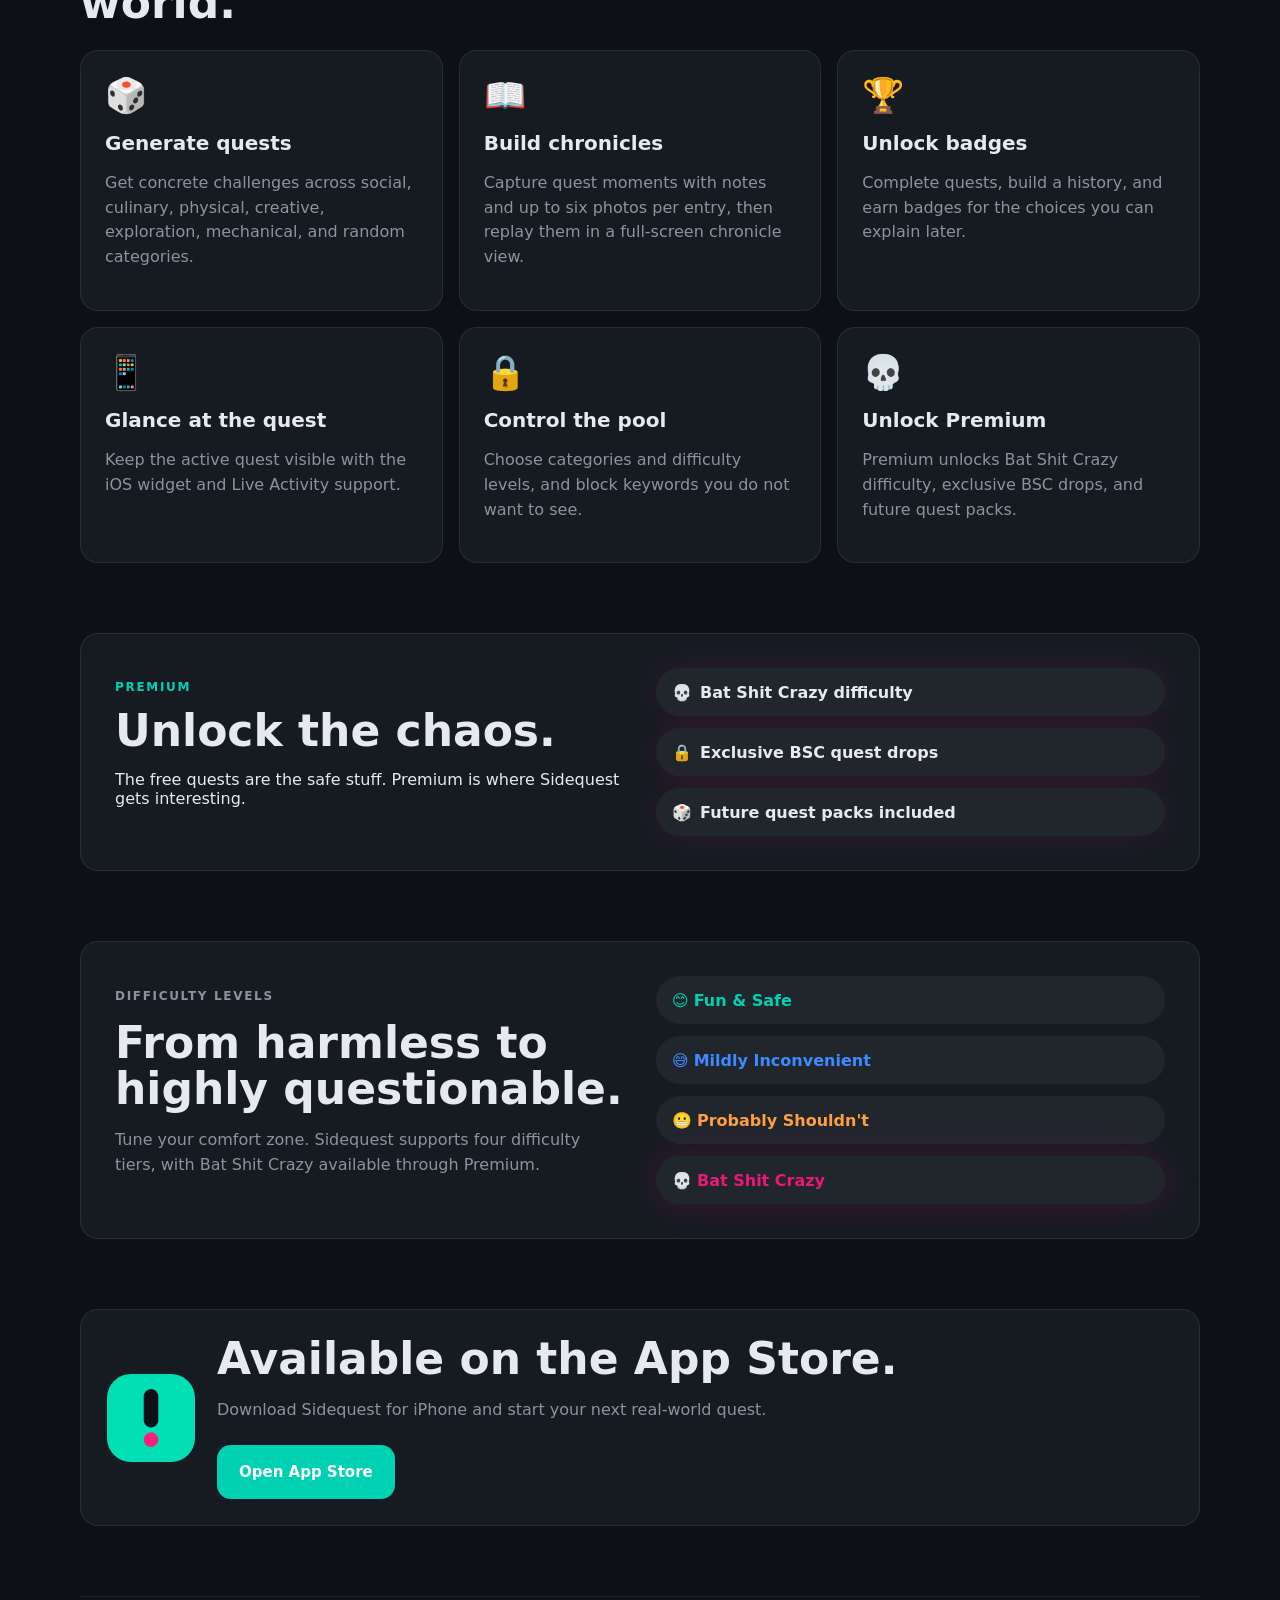
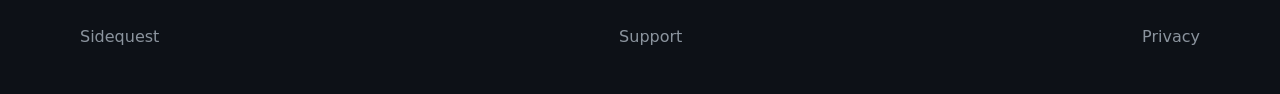
==== commit ed56cf8b: "Add what's new in 1.3 to the website - New section: The Haunting event, XP and levels, custom quests" ====
--- a/index.html
+++ b/index.html
@@ -4,7 +4,7 @@
     <meta charset="utf-8">
     <meta name="viewport" content="width=device-width, initial-scale=1">
     <title>Sidequest | Real-World Quest App for iPhone</title>
-    <meta name="description" content="Sidequest is an iPhone app that gives you real-world quests, chronicles, badges, widgets, Live Activities, and Premium Bat Shit Crazy challenges.">
+    <meta name="description" content="Sidequest is an iPhone app that gives you real-world quests, XP and levels, limited-time events, your own custom quests, chronicles, badges, widgets, and Premium Bat Shit Crazy challenges.">
     <meta name="robots" content="index, follow">
     <meta name="theme-color" content="#0D1117">
     <meta name="apple-itunes-app" content="app-id=6767996805">
@@ -31,10 +31,11 @@
         "name": "Sidequest",
         "applicationCategory": "LifestyleApplication",
         "operatingSystem": "iOS",
-        "description": "Sidequest is an iPhone app for generating real-world quests, capturing quest chronicles, earning badges, and unlocking Premium Bat Shit Crazy challenges.",
+        "description": "Sidequest is an iPhone app for generating real-world quests, leveling up with XP, joining limited-time questline events, writing your own quests, capturing quest chronicles, earning badges, and unlocking Premium Bat Shit Crazy challenges.",
         "image": "https://sidequest-ios.netlify.app/assets/sidequest-icon.png",
         "url": "https://sidequest-ios.netlify.app/",
         "downloadUrl": "https://apps.apple.com/app/sideq/id6767996805",
+        "softwareVersion": "1.3",
         "offers": {
           "@type": "Offer",
           "url": "https://apps.apple.com/app/sideq/id6767996805",
@@ -51,6 +52,7 @@
         <span>Sidequest</span>
       </a>
       <nav class="nav" aria-label="Main navigation">
+        <a href="#new" data-i18n="nav.new">What's new</a>
         <a href="#features" data-i18n="nav.features">Features</a>
         <a href="support.html" data-i18n="nav.support">Support</a>
         <a href="privacy.html" data-i18n="nav.privacy">Privacy</a>
@@ -97,6 +99,45 @@
         </div>
       </section>
 
+      <section id="new" class="section">
+        <div class="section-heading">
+          <p class="eyebrow" data-i18n="new.eyebrow">New in version 1.3</p>
+          <h2 data-i18n="new.title">More reasons to go do something weird.</h2>
+        </div>
+        <div class="feature-grid">
+          <article class="feature-card">
+            <span class="feature-icon">🎃</span>
+            <h3 data-i18n="new.event.title">The Haunting</h3>
+            <p data-i18n="new.event.text">A 5-part Halloween questline, live October 15 – November 2. Finish every step in time to earn the Ghost Hunter 2026 trophy. It is gone when the event ends.</p>
+          </article>
+          <article class="feature-card">
+            <span class="feature-icon">⭐</span>
+            <h3 data-i18n="new.levels.title">XP and levels</h3>
+            <p data-i18n="new.levels.text">Every completed quest earns XP, more for harder ones. Level up from NPC to Main Character and beyond. Quests you already finished count too.</p>
+          </article>
+          <article class="feature-card">
+            <span class="feature-icon">✍️</span>
+            <h3 data-i18n="new.custom.title">Your own quests</h3>
+            <p data-i18n="new.custom.text">Write up to 50 quests of your own in Settings > My quests. They get mixed into your random quests about one time in four.</p>
+          </article>
+          <article class="feature-card">
+            <span class="feature-icon">📅</span>
+            <h3 data-i18n="new.recap.title">Year in Quests</h3>
+            <p data-i18n="new.recap.text">A swipeable recap of your year: quests, XP, your signature category, boldest difficulty, longest streak and busiest month, ending in a shareable card.</p>
+          </article>
+          <article class="feature-card">
+            <span class="feature-icon">🕰️</span>
+            <h3 data-i18n="new.memories.title">On this day</h3>
+            <p data-i18n="new.memories.text">Quests you completed one, three or six months ago, or years ago today, show up as memories at the top of your history.</p>
+          </article>
+          <article class="feature-card">
+            <span class="feature-icon">🔥</span>
+            <h3 data-i18n="new.streak.title">Streak reminder</h3>
+            <p data-i18n="new.streak.text">One nudge on the last evening of the week, only when your weekly streak is about to break. You can turn it off in Settings.</p>
+          </article>
+        </div>
+      </section>
+
       <section id="features" class="section">
         <div class="section-heading">
           <p class="eyebrow" data-i18n="features.eyebrow">What it does</p>
